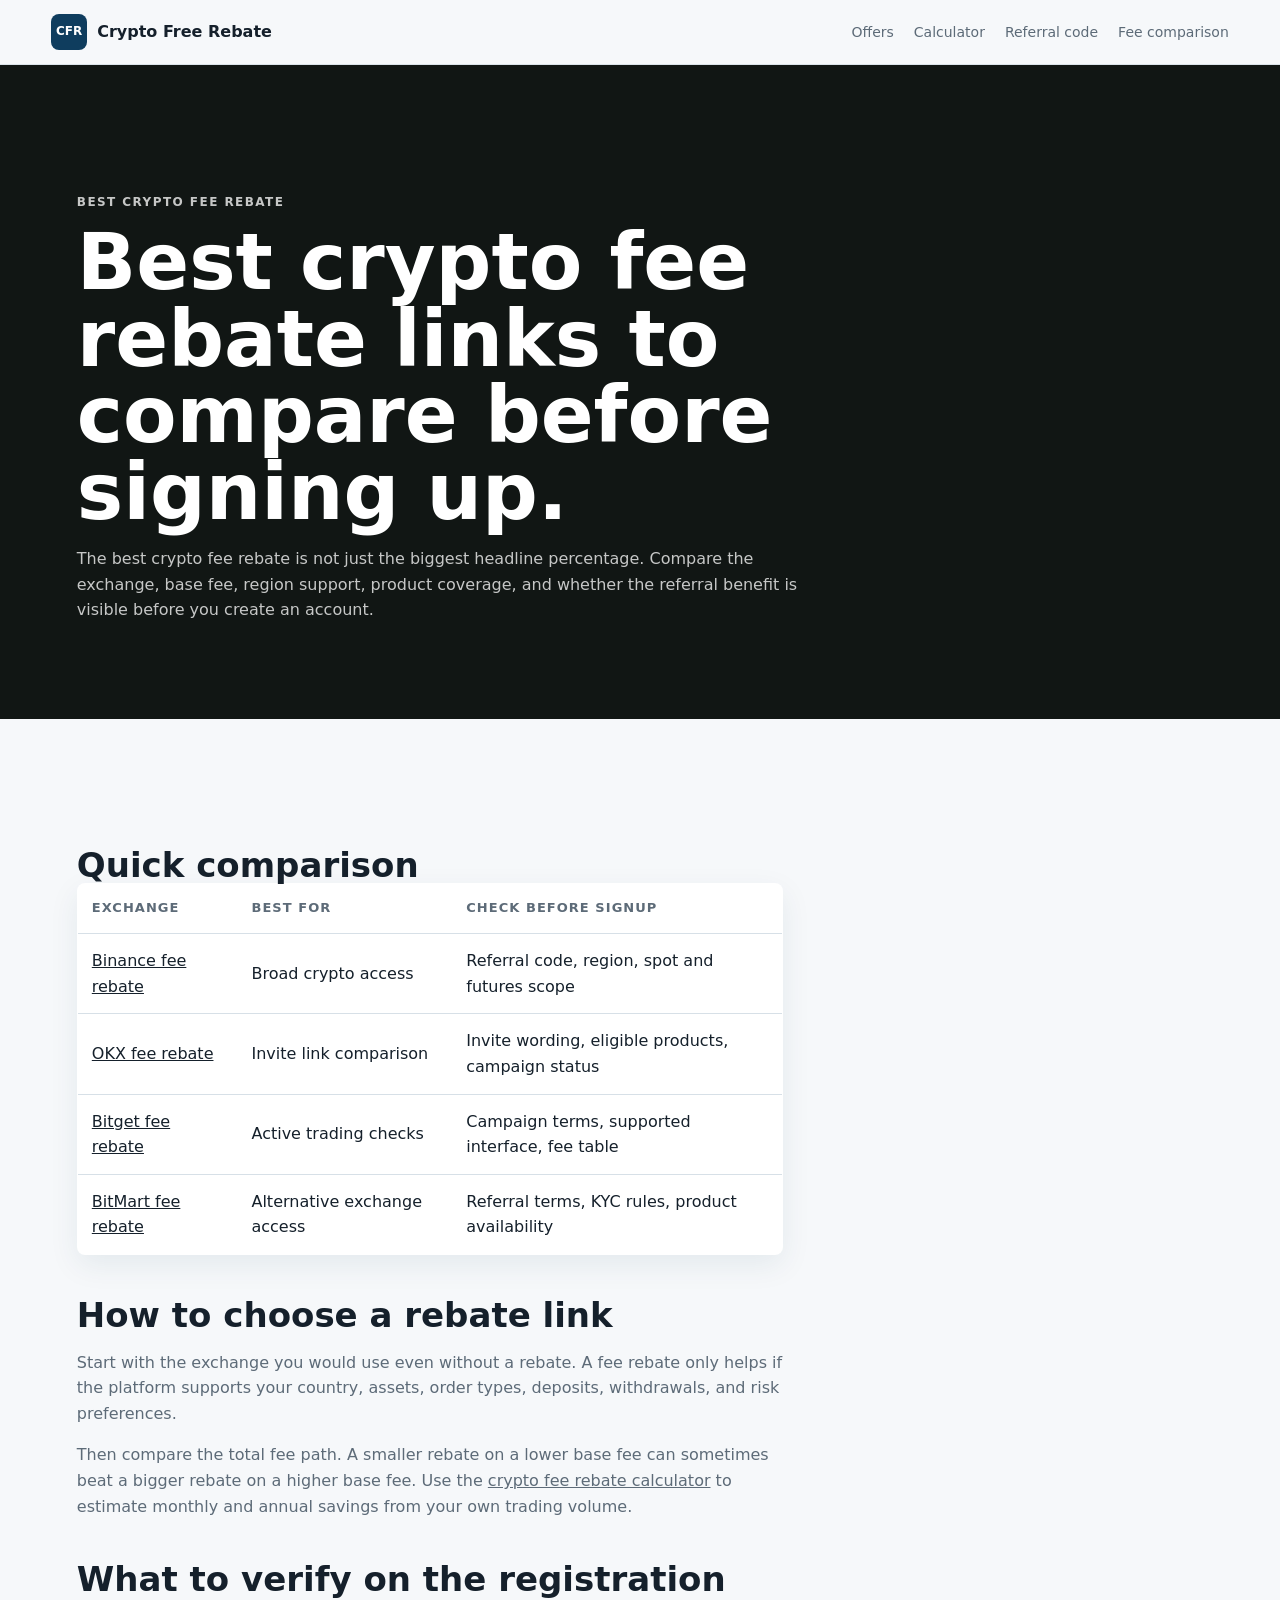
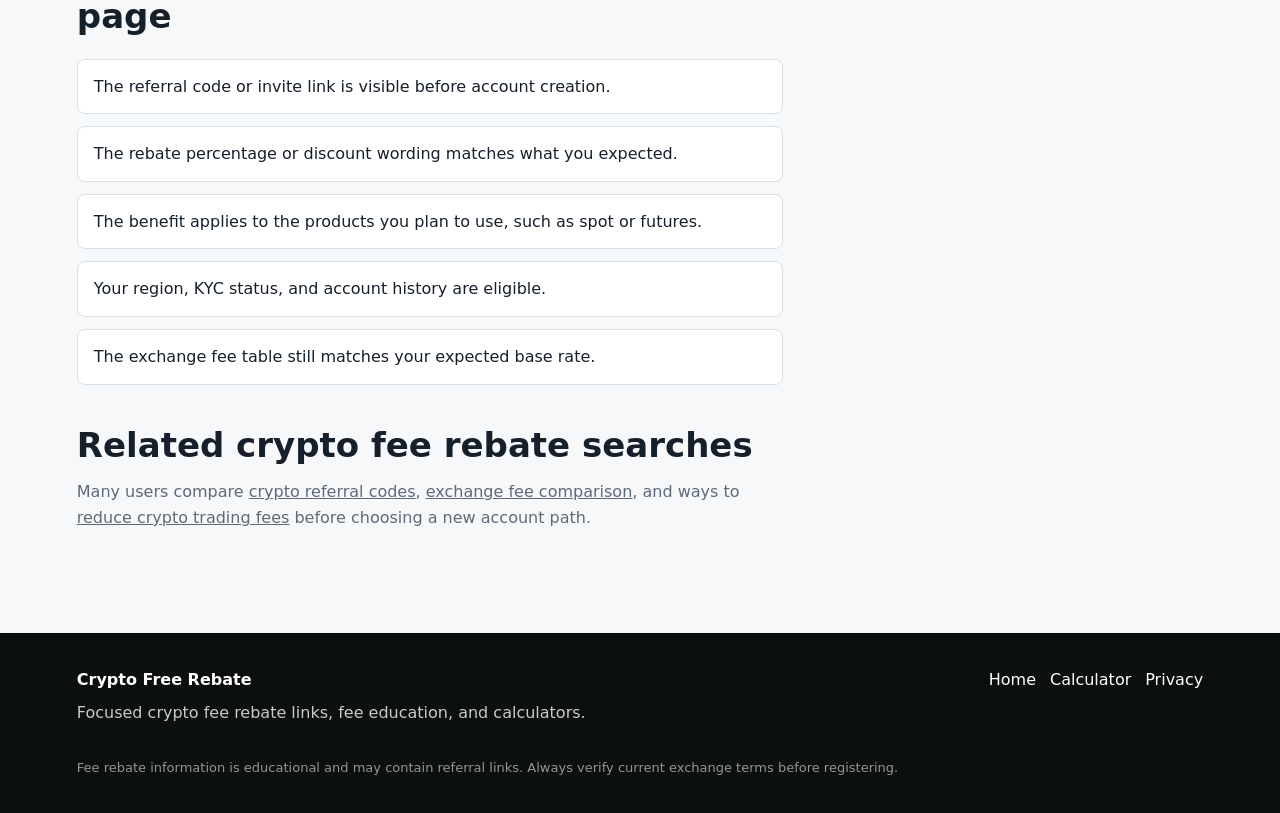
==== best-crypto-fee-rebate/index.html @ 0e092d02 "Add SEO fee rebate pages" ====
<!doctype html>
<html lang="en">
  <head>
    <meta charset="utf-8">
    <meta name="viewport" content="width=device-width, initial-scale=1">
    <meta name="theme-color" content="#f7f8f5">
    <meta name="apple-mobile-web-app-status-bar-style" content="default">
    <title>Best Crypto Fee Rebate Links | Crypto Free Rebate</title>
    <meta name="description" content="Compare the best crypto fee rebate links for Binance, OKX, Bitget, and BitMart, then estimate trading fee savings before creating an exchange account.">
    <meta name="robots" content="index, follow, max-image-preview:large">
    <link rel="canonical" href="https://cryptofreerebate.com/best-crypto-fee-rebate/">
    <meta property="og:type" content="article">
    <meta property="og:site_name" content="Crypto Free Rebate">
    <meta property="og:url" content="https://cryptofreerebate.com/best-crypto-fee-rebate/">
    <meta property="og:title" content="Best Crypto Fee Rebate Links">
    <meta property="og:description" content="Compare crypto exchange fee rebate links and estimate trading fee savings before signing up.">
    <meta property="og:image" content="https://cryptofreerebate.com/assets/og-image.png">
    <meta property="og:image:alt" content="Best crypto fee rebate link comparison">
    <meta name="twitter:card" content="summary_large_image">
    <meta name="twitter:url" content="https://cryptofreerebate.com/best-crypto-fee-rebate/">
    <meta name="twitter:title" content="Best Crypto Fee Rebate Links">
    <meta name="twitter:description" content="Compare crypto exchange fee rebate links and estimate trading fee savings before signing up.">
    <meta name="twitter:image" content="https://cryptofreerebate.com/assets/og-image.png">
    <link rel="icon" href="/assets/favicon.svg" type="image/svg+xml">
    <link rel="stylesheet" href="/assets/styles.css">
    <script type="application/ld+json">
      {
        "@context": "https://schema.org",
        "@graph": [
          {
            "@type": "Article",
            "headline": "Best Crypto Fee Rebate Links",
            "description": "Compare the best crypto fee rebate links for Binance, OKX, Bitget, and BitMart, then estimate trading fee savings before creating an exchange account.",
            "url": "https://cryptofreerebate.com/best-crypto-fee-rebate/",
            "image": "https://cryptofreerebate.com/assets/og-image.png",
            "publisher": {
              "@type": "Organization",
              "name": "Crypto Free Rebate",
              "url": "https://cryptofreerebate.com/"
            },
            "mainEntityOfPage": "https://cryptofreerebate.com/best-crypto-fee-rebate/",
            "inLanguage": "en-US"
          },
          {
            "@type": "FAQPage",
            "mainEntity": [
              {
                "@type": "Question",
                "name": "What makes a crypto fee rebate link good?",
                "acceptedAnswer": {
                  "@type": "Answer",
                  "text": "A useful crypto fee rebate link clearly shows the exchange, referral or invite path, supported products, region rules, rebate percentage, and eligibility requirements before account creation."
                }
              },
              {
                "@type": "Question",
                "name": "Should I choose the highest rebate percentage?",
                "acceptedAnswer": {
                  "@type": "Answer",
                  "text": "Not always. A higher rebate can be less useful if the exchange has higher base fees, limited regional support, weak liquidity, or product restrictions that do not match your trading style."
                }
              }
            ]
          }
        ]
      }
    </script>
  </head>
  <body>
    <header class="site-header">
      <a class="brand" href="/"><span class="brand-mark">CFR</span><span>Crypto Free Rebate</span></a>
      <nav class="nav" aria-label="Main navigation">
        <a href="/#cex-offers">Offers</a>
        <a href="/tools/fee-calculator/">Calculator</a>
        <a href="/crypto-referral-code/">Referral code</a>
        <a href="/exchange-fee-comparison/">Fee comparison</a>
      </nav>
    </header>
    <main>
      <article>
        <section class="page-hero">
          <p class="eyebrow">Best crypto fee rebate</p>
          <h1>Best crypto fee rebate links to compare before signing up.</h1>
          <p>The best crypto fee rebate is not just the biggest headline percentage. Compare the exchange, base fee, region support, product coverage, and whether the referral benefit is visible before you create an account.</p>
        </section>
        <div class="article">
          <h2>Quick comparison</h2>
          <table class="rate-table">
            <thead>
              <tr>
                <th>Exchange</th>
                <th>Best for</th>
                <th>Check before signup</th>
              </tr>
            </thead>
            <tbody>
              <tr>
                <td><a href="/binance-fee-rebate/">Binance fee rebate</a></td>
                <td>Broad crypto access</td>
                <td>Referral code, region, spot and futures scope</td>
              </tr>
              <tr>
                <td><a href="/okx-fee-rebate/">OKX fee rebate</a></td>
                <td>Invite link comparison</td>
                <td>Invite wording, eligible products, campaign status</td>
              </tr>
              <tr>
                <td><a href="/bitget-fee-rebate/">Bitget fee rebate</a></td>
                <td>Active trading checks</td>
                <td>Campaign terms, supported interface, fee table</td>
              </tr>
              <tr>
                <td><a href="/bitmart-fee-rebate/">BitMart fee rebate</a></td>
                <td>Alternative exchange access</td>
                <td>Referral terms, KYC rules, product availability</td>
              </tr>
            </tbody>
          </table>

          <h2>How to choose a rebate link</h2>
          <p>Start with the exchange you would use even without a rebate. A fee rebate only helps if the platform supports your country, assets, order types, deposits, withdrawals, and risk preferences.</p>
          <p>Then compare the total fee path. A smaller rebate on a lower base fee can sometimes beat a bigger rebate on a higher base fee. Use the <a href="/tools/fee-calculator/">crypto fee rebate calculator</a> to estimate monthly and annual savings from your own trading volume.</p>

          <h2>What to verify on the registration page</h2>
          <ul class="checklist">
            <li>The referral code or invite link is visible before account creation.</li>
            <li>The rebate percentage or discount wording matches what you expected.</li>
            <li>The benefit applies to the products you plan to use, such as spot or futures.</li>
            <li>Your region, KYC status, and account history are eligible.</li>
            <li>The exchange fee table still matches your expected base rate.</li>
          </ul>

          <h2>Related crypto fee rebate searches</h2>
          <p>Many users compare <a href="/crypto-referral-code/">crypto referral codes</a>, <a href="/exchange-fee-comparison/">exchange fee comparison</a>, and ways to <a href="/blog/reduce-crypto-trading-fees/">reduce crypto trading fees</a> before choosing a new account path.</p>
        </div>
      </article>
    </main>
    <footer class="footer">
      <div><strong>Crypto Free Rebate</strong><p>Focused crypto fee rebate links, fee education, and calculators.</p></div>
      <div class="footer-links"><a href="/">Home</a><a href="/tools/fee-calculator/">Calculator</a><a href="/privacy-policy/">Privacy</a></div>
      <p class="fine-print">Fee rebate information is educational and may contain referral links. Always verify current exchange terms before registering.</p>
    </footer>
  </body>
</html>
---- assets/styles.css ----
:root {
  color-scheme: light;
  --bg: #f6f8fa;
  --surface: #ffffff;
  --surface-muted: #eef4f3;
  --text: #15202b;
  --muted: #5d6b78;
  --border: #d7e0e7;
  --accent: #148a78;
  --accent-dark: #0d6659;
  --accent-soft: #e0f4ef;
  --gold: #b98521;
  --ink: #0f3d5e;
  --shadow: 0 10px 30px rgba(15, 61, 94, 0.08);
}

* {
  box-sizing: border-box;
}

html {
  scroll-behavior: smooth;
}

body {
  margin: 0;
  background: var(--bg);
  color: var(--text);
  font-family: Inter, ui-sans-serif, system-ui, -apple-system, BlinkMacSystemFont, "Segoe UI", sans-serif;
  line-height: 1.6;
}

a {
  color: inherit;
}

.site-header {
  position: sticky;
  top: 0;
  z-index: 10;
  display: flex;
  align-items: center;
  justify-content: space-between;
  gap: 24px;
  padding: 14px clamp(18px, 4vw, 56px);
  background: rgba(246, 248, 250, 0.92);
  border-bottom: 1px solid rgba(215, 224, 231, 0.86);
  backdrop-filter: blur(14px);
}

.brand {
  display: inline-flex;
  align-items: center;
  gap: 10px;
  font-weight: 800;
  text-decoration: none;
  letter-spacing: 0;
}

.brand-mark {
  display: inline-grid;
  place-items: center;
  width: 36px;
  height: 36px;
  border-radius: 8px;
  background: var(--ink);
  color: #fff;
  font-size: 12px;
  font-weight: 800;
}

.nav {
  display: flex;
  align-items: center;
  gap: 20px;
  color: var(--muted);
  font-size: 14px;
}

.nav a {
  text-decoration: none;
}

.nav a:hover {
  color: var(--text);
}

.image-hero {
  position: relative;
  min-height: 78vh;
  display: grid;
  align-items: center;
  padding: clamp(80px, 11vw, 150px) clamp(20px, 6vw, 86px) clamp(70px, 9vw, 120px);
  background-image: url("/assets/hero-dashboard.png");
  background-size: cover;
  background-position: center;
  overflow: hidden;
}

.hero-overlay {
  position: absolute;
  inset: 0;
  background: linear-gradient(90deg, rgba(8, 25, 38, 0.82), rgba(8, 25, 38, 0.54));
}

.hero-content {
  position: relative;
  max-width: 780px;
  color: #fff;
}

.eyebrow {
  margin: 0 0 12px;
  color: var(--accent);
  font-size: 12px;
  font-weight: 800;
  letter-spacing: 0.12em;
  text-transform: uppercase;
}

.hero-content .eyebrow {
  color: #9ff1d4;
}

h1,
h2,
h3,
p {
  overflow-wrap: anywhere;
}

h1 {
  margin: 0;
  max-width: 760px;
  font-size: clamp(42px, 7vw, 78px);
  line-height: 0.98;
  letter-spacing: 0;
}

h2 {
  margin: 0;
  font-size: clamp(28px, 4vw, 46px);
  line-height: 1.08;
  letter-spacing: 0;
}

h3 {
  margin: 0 0 8px;
  font-size: 20px;
  line-height: 1.2;
}

.hero-copy {
  max-width: 660px;
  margin: 22px 0 0;
  font-size: clamp(17px, 2vw, 21px);
  color: rgba(255, 255, 255, 0.86);
}

.microcopy,
.fine-print {
  font-size: 13px;
  color: rgba(255, 255, 255, 0.72);
}

.hero-actions {
  display: flex;
  flex-wrap: wrap;
  gap: 12px;
  margin-top: 28px;
}

.button {
  display: inline-flex;
  align-items: center;
  justify-content: center;
  min-height: 44px;
  padding: 11px 18px;
  border: 1px solid transparent;
  border-radius: 8px;
  font-weight: 800;
  text-decoration: none;
  transition: transform 180ms ease, background-color 180ms ease, border-color 180ms ease;
}

.button:hover {
  transform: translateY(-1px);
}

.primary {
  background: var(--accent);
  color: #fff;
}

.primary:hover {
  background: var(--accent-dark);
}

.secondary {
  background: rgba(255, 255, 255, 0.14);
  border-color: rgba(255, 255, 255, 0.38);
  color: #fff;
}

.section {
  padding: clamp(56px, 8vw, 96px) clamp(20px, 6vw, 86px);
}

.section.compact {
  padding-top: clamp(46px, 6vw, 72px);
}

.band {
  background: var(--surface);
  border-block: 1px solid var(--border);
}

.section-heading {
  max-width: 760px;
  margin-bottom: 30px;
}

.section-heading p,
.split p,
.cta-section p,
.feature-card p,
.exchange-card p,
.content-page p,
.article p {
  color: var(--muted);
}

.feature-grid,
.exchange-grid {
  display: grid;
  grid-template-columns: repeat(3, minmax(0, 1fr));
  gap: 16px;
}

.exchange-grid {
  grid-template-columns: repeat(4, minmax(0, 1fr));
}

.cex-grid {
  grid-template-columns: repeat(5, minmax(0, 1fr));
}

.feature-card,
.exchange-card,
.stat-panel,
.faq-list details,
.rate-table,
.article-card {
  background: var(--surface);
  border: 1px solid var(--border);
  border-radius: 8px;
  box-shadow: var(--shadow);
}

.feature-card {
  padding: 22px;
}

.feature-kicker {
  display: inline-block;
  margin-bottom: 18px;
  color: var(--gold);
  font-weight: 800;
  font-size: 13px;
}

.exchange-card {
  display: flex;
  flex-direction: column;
  gap: 18px;
  min-height: 282px;
  padding: 22px;
}

.exchange-logo {
  width: 46px;
  height: 46px;
  display: grid;
  place-items: center;
  border-radius: 8px;
  color: #101413;
  font-weight: 900;
}

.logo-image {
  overflow: hidden;
  background: #fff;
  border: 1px solid var(--border);
}

.logo-image img {
  width: 30px;
  height: 30px;
  object-fit: contain;
}

.both {
  background: var(--ink);
  color: #fff;
}

.card-tag {
  margin: 0 0 8px;
  color: var(--accent);
  font-size: 12px;
  font-weight: 800;
  letter-spacing: 0.08em;
  text-transform: uppercase;
}

.binance {
  background: #f0b90b;
}

.okx {
  background: #111;
  color: #fff;
}

.bitget {
  background: #16d2b4;
}

.bitmart {
  background: #275df2;
  color: #fff;
}

.card-button {
  margin-top: auto;
  background: var(--ink);
  color: #fff;
}

.card-actions {
  display: grid;
  grid-template-columns: 1fr;
  gap: 10px;
  margin-top: auto;
}

.card-actions .button {
  width: 100%;
}

.split {
  display: grid;
  grid-template-columns: 1fr minmax(300px, 420px);
  gap: clamp(28px, 6vw, 72px);
  align-items: center;
}

.split .primary,
.content-page .primary,
.article .primary {
  margin-top: 10px;
}

.stat-panel {
  padding: 24px;
}

.stat-row,
.stat-total {
  display: flex;
  justify-content: space-between;
  gap: 20px;
  padding: 14px 0;
  border-bottom: 1px solid var(--border);
}

.stat-row span,
.stat-total span {
  color: var(--muted);
}

.stat-total {
  margin-top: 10px;
  padding: 18px;
  border: 0;
  border-radius: 8px;
  background: var(--accent-soft);
}

.faq-list {
  display: grid;
  gap: 12px;
}

.faq-list details {
  padding: 18px 20px;
}

.faq-list summary {
  cursor: pointer;
  font-weight: 800;
}

.cta-section {
  padding: clamp(58px, 8vw, 92px) clamp(20px, 6vw, 86px);
  background: #101413;
  color: #fff;
}

.cta-section p {
  max-width: 680px;
  color: rgba(255, 255, 255, 0.76);
}

.footer {
  display: grid;
  grid-template-columns: 1.4fr 1fr;
  gap: 24px;
  padding: 34px clamp(20px, 6vw, 86px);
  background: #0b0f0d;
  color: rgba(255, 255, 255, 0.78);
}

.footer strong {
  color: #fff;
}

.footer p {
  margin: 8px 0 0;
}

.footer-links {
  display: flex;
  flex-wrap: wrap;
  justify-content: flex-end;
  gap: 14px;
}

.footer-links a {
  color: #fff;
  text-decoration: none;
}

.fine-print {
  grid-column: 1 / -1;
  color: rgba(255, 255, 255, 0.56);
}

.page-hero {
  padding: clamp(72px, 10vw, 130px) clamp(20px, 6vw, 86px) clamp(50px, 7vw, 80px);
  background: #111614;
  color: #fff;
}

.page-hero p {
  max-width: 760px;
  color: rgba(255, 255, 255, 0.76);
}

.content-page {
  padding: clamp(46px, 7vw, 86px) clamp(20px, 6vw, 86px);
}

.content-grid {
  display: grid;
  grid-template-columns: minmax(0, 1.1fr) minmax(300px, 420px);
  gap: clamp(28px, 6vw, 72px);
}

.checklist {
  display: grid;
  gap: 12px;
  padding: 0;
  margin: 24px 0;
  list-style: none;
}

.checklist li {
  padding: 14px 16px;
  border: 1px solid var(--border);
  border-radius: 8px;
  background: var(--surface);
}

.rate-table {
  width: 100%;
  border-collapse: collapse;
  overflow: hidden;
}

.table-wrap {
  overflow-x: auto;
  border-radius: 8px;
  box-shadow: var(--shadow);
}

.offer-table {
  min-width: 860px;
  background: var(--surface);
}

.rate-table th,
.rate-table td {
  padding: 14px;
  border-bottom: 1px solid var(--border);
  text-align: left;
}

.rate-table th {
  color: var(--muted);
  font-size: 13px;
  text-transform: uppercase;
  letter-spacing: 0.08em;
}

.table-link {
  color: var(--accent-dark);
  font-weight: 800;
  text-decoration: none;
}

.table-link:hover {
  text-decoration: underline;
}

.side-panel {
  position: sticky;
  top: 86px;
  align-self: start;
}

.calculator {
  display: grid;
  gap: 18px;
}

.field-grid {
  display: grid;
  grid-template-columns: repeat(3, minmax(0, 1fr));
  gap: 14px;
}

.field-grid.two {
  grid-template-columns: repeat(2, minmax(0, 1fr));
}

.field-grid.three {
  grid-template-columns: repeat(3, minmax(0, 1fr));
}

label {
  display: grid;
  gap: 8px;
  color: var(--muted);
  font-size: 14px;
  font-weight: 700;
}

input {
  min-height: 46px;
  width: 100%;
  padding: 10px 12px;
  border: 1px solid var(--border);
  border-radius: 8px;
  background: var(--surface);
  color: var(--text);
  font: inherit;
}

.result-grid {
  display: grid;
  grid-template-columns: repeat(3, minmax(0, 1fr));
  gap: 14px;
}

.result-grid.two {
  grid-template-columns: repeat(2, minmax(0, 1fr));
}

.result-grid.three {
  grid-template-columns: repeat(3, minmax(0, 1fr));
}

.result-card,
.article-card,
.tool-card,
.video-card {
  padding: 20px;
}

.result-card,
.tool-card,
.video-card {
  background: var(--surface);
  border: 1px solid var(--border);
  border-radius: 8px;
  box-shadow: var(--shadow);
}

.result-card {
  background: linear-gradient(180deg, #fff, var(--accent-soft));
  border-color: rgba(20, 138, 120, 0.26);
}

.result-card span {
  color: var(--muted);
  font-size: 13px;
}

.result-card strong {
  display: block;
  margin-top: 6px;
  color: var(--accent-dark);
  font-size: 26px;
}

.article {
  max-width: 860px;
  padding: clamp(46px, 7vw, 86px) clamp(20px, 6vw, 86px);
}

.article h2 {
  margin-top: 42px;
  font-size: clamp(24px, 3vw, 34px);
}

.article-card-grid {
  display: grid;
  grid-template-columns: repeat(3, minmax(0, 1fr));
  gap: 16px;
}

.calculator-grid {
  display: grid;
  grid-template-columns: repeat(2, minmax(0, 1fr));
  gap: 16px;
}

.calculator-grid .tool-card:last-child {
  grid-column: 1 / -1;
}

.video-grid {
  display: grid;
  grid-template-columns: repeat(3, minmax(0, 1fr));
  gap: 16px;
}

.video-placeholder {
  display: grid;
  place-items: center;
  aspect-ratio: 16 / 9;
  margin-bottom: 16px;
  border-radius: 8px;
  background:
    linear-gradient(135deg, rgba(15, 61, 94, 0.92), rgba(20, 138, 120, 0.86)),
    var(--ink);
  color: rgba(255, 255, 255, 0.78);
  font-weight: 900;
}

.article-card {
  display: block;
  color: inherit;
  text-decoration: none;
}

@media (max-width: 960px) {
  .feature-grid,
  .exchange-grid,
  .cex-grid,
  .article-card-grid,
  .calculator-grid,
  .video-grid {
    grid-template-columns: repeat(2, minmax(0, 1fr));
  }

  .split,
  .content-grid {
    grid-template-columns: 1fr;
  }

  .side-panel {
    position: static;
  }
}

@media (max-width: 720px) {
  .site-header {
    align-items: flex-start;
    flex-direction: column;
  }

  .nav {
    width: 100%;
    overflow-x: auto;
    padding-bottom: 2px;
  }

  .image-hero {
    min-height: 72vh;
    background-position: 58% center;
  }

  .feature-grid,
  .exchange-grid,
  .cex-grid,
  .field-grid,
  .field-grid.two,
  .field-grid.three,
  .result-grid,
  .result-grid.two,
  .result-grid.three,
  .article-card-grid,
  .calculator-grid,
  .video-grid,
  .footer {
    grid-template-columns: 1fr;
  }

  .calculator-grid .tool-card:last-child {
    grid-column: auto;
  }

  .footer-links {
    justify-content: flex-start;
  }
}
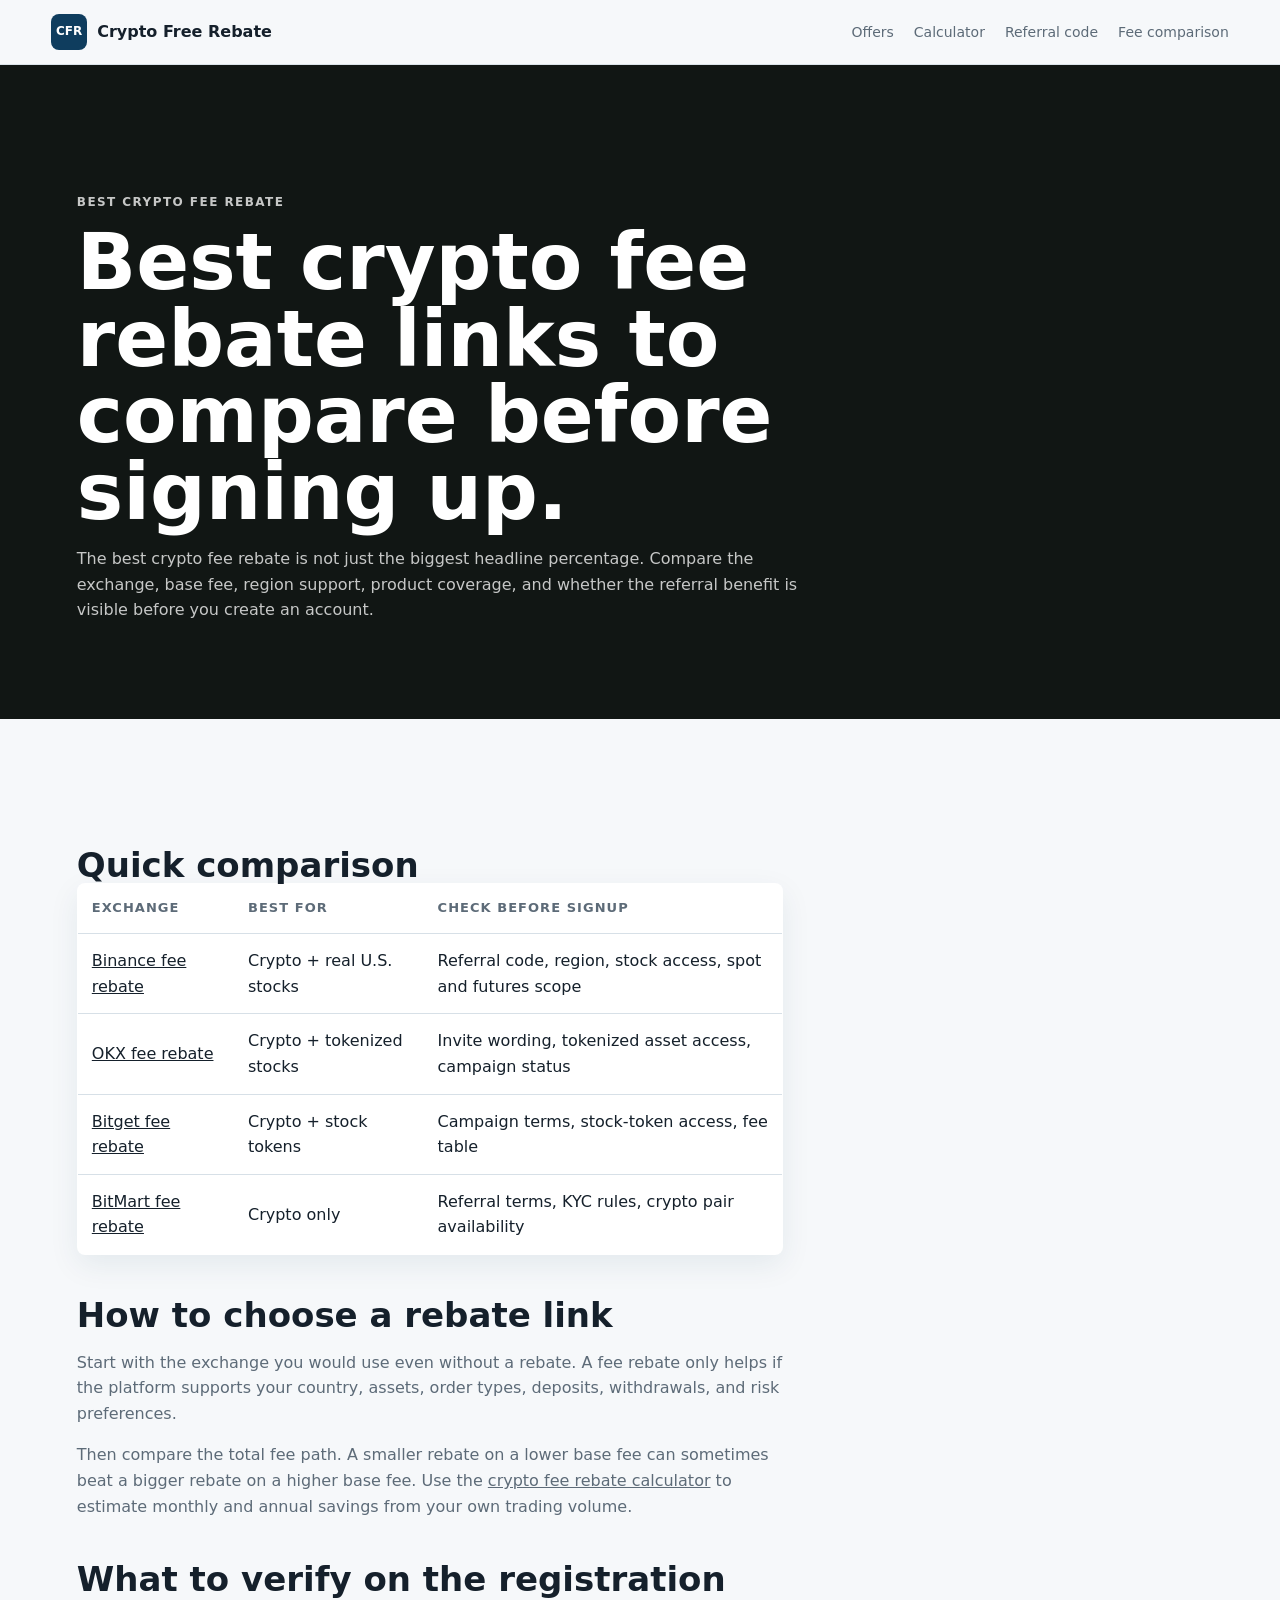
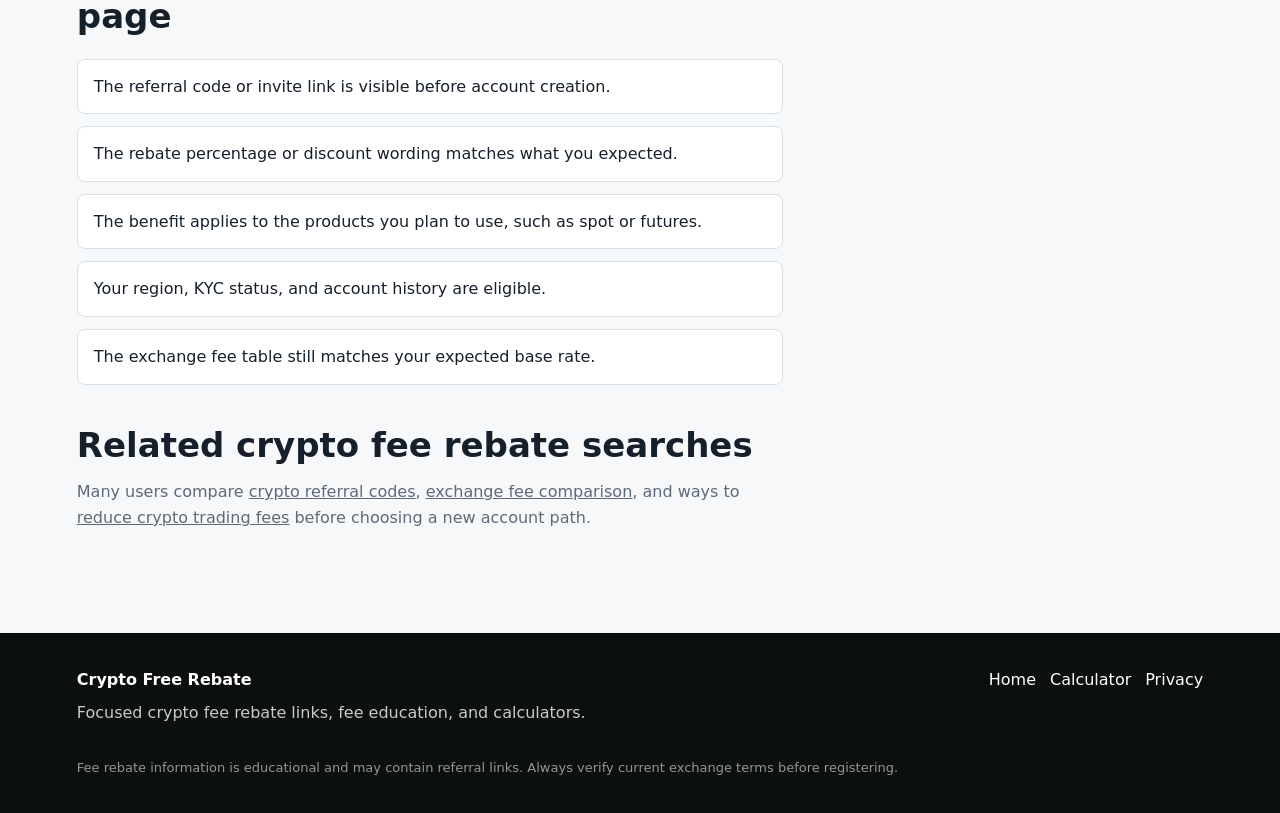
==== commit d80a8e2d: "fix: clarify exchange asset labels" ====
--- a/best-crypto-fee-rebate/index.html
+++ b/best-crypto-fee-rebate/index.html
@@ -96,23 +96,23 @@
             <tbody>
               <tr>
                 <td><a href="/binance-fee-rebate/">Binance fee rebate</a></td>
-                <td>Broad crypto access</td>
-                <td>Referral code, region, spot and futures scope</td>
+                <td>Crypto + real U.S. stocks</td>
+                <td>Referral code, region, stock access, spot and futures scope</td>
               </tr>
               <tr>
                 <td><a href="/okx-fee-rebate/">OKX fee rebate</a></td>
-                <td>Invite link comparison</td>
-                <td>Invite wording, eligible products, campaign status</td>
+                <td>Crypto + tokenized stocks</td>
+                <td>Invite wording, tokenized asset access, campaign status</td>
               </tr>
               <tr>
                 <td><a href="/bitget-fee-rebate/">Bitget fee rebate</a></td>
-                <td>Active trading checks</td>
-                <td>Campaign terms, supported interface, fee table</td>
+                <td>Crypto + stock tokens</td>
+                <td>Campaign terms, stock-token access, fee table</td>
               </tr>
               <tr>
                 <td><a href="/bitmart-fee-rebate/">BitMart fee rebate</a></td>
-                <td>Alternative exchange access</td>
-                <td>Referral terms, KYC rules, product availability</td>
+                <td>Crypto only</td>
+                <td>Referral terms, KYC rules, crypto pair availability</td>
               </tr>
             </tbody>
           </table>
--- a/assets/styles.css
+++ b/assets/styles.css
@@ -91,20 +91,43 @@
   display: grid;
   align-items: center;
   padding: clamp(80px, 11vw, 150px) clamp(20px, 6vw, 86px) clamp(70px, 9vw, 120px);
-  background-image: url("/assets/hero-dashboard.png");
+  background:
+    radial-gradient(circle at 78% 18%, rgba(159, 241, 212, 0.22), transparent 30%),
+    radial-gradient(circle at 90% 78%, rgba(185, 133, 33, 0.16), transparent 26%),
+    linear-gradient(135deg, #061926 0%, #0f3d5e 46%, #0d6659 100%);
   background-size: cover;
   background-position: center;
   overflow: hidden;
 }
 
+.image-hero::before {
+  content: "";
+  position: absolute;
+  right: clamp(-220px, -8vw, -80px);
+  top: 13%;
+  z-index: 0;
+  width: min(58vw, 820px);
+  height: min(58vh, 520px);
+  border: 1px solid rgba(255, 255, 255, 0.18);
+  border-radius: 18px;
+  background:
+    linear-gradient(rgba(255, 255, 255, 0.1) 1px, transparent 1px) 0 0 / 100% 64px,
+    linear-gradient(90deg, rgba(255, 255, 255, 0.08) 1px, transparent 1px) 0 0 / 92px 100%,
+    linear-gradient(135deg, rgba(255, 255, 255, 0.2), rgba(255, 255, 255, 0.05));
+  box-shadow: 0 34px 90px rgba(0, 0, 0, 0.22);
+  transform: rotate(-1.5deg);
+}
+
 .hero-overlay {
   position: absolute;
   inset: 0;
+  z-index: 1;
   background: linear-gradient(90deg, rgba(8, 25, 38, 0.82), rgba(8, 25, 38, 0.54));
 }
 
 .hero-content {
   position: relative;
+  z-index: 2;
   max-width: 780px;
   color: #fff;
 }
@@ -309,7 +332,8 @@
   color: var(--accent);
   font-size: 12px;
   font-weight: 800;
-  letter-spacing: 0.08em;
+  letter-spacing: 0.02em;
+  line-height: 1.35;
   text-transform: uppercase;
 }
 
@@ -377,6 +401,10 @@
 .stat-row span,
 .stat-total span {
   color: var(--muted);
+}
+
+.stat-row strong {
+  text-align: right;
 }
 
 .stat-total {
@@ -700,6 +728,14 @@
   .image-hero {
     min-height: 72vh;
     background-position: 58% center;
+  }
+
+  .image-hero::before {
+    right: -44%;
+    top: 22%;
+    width: 86vw;
+    height: 42vh;
+    opacity: 0.34;
   }
 
   .feature-grid,
